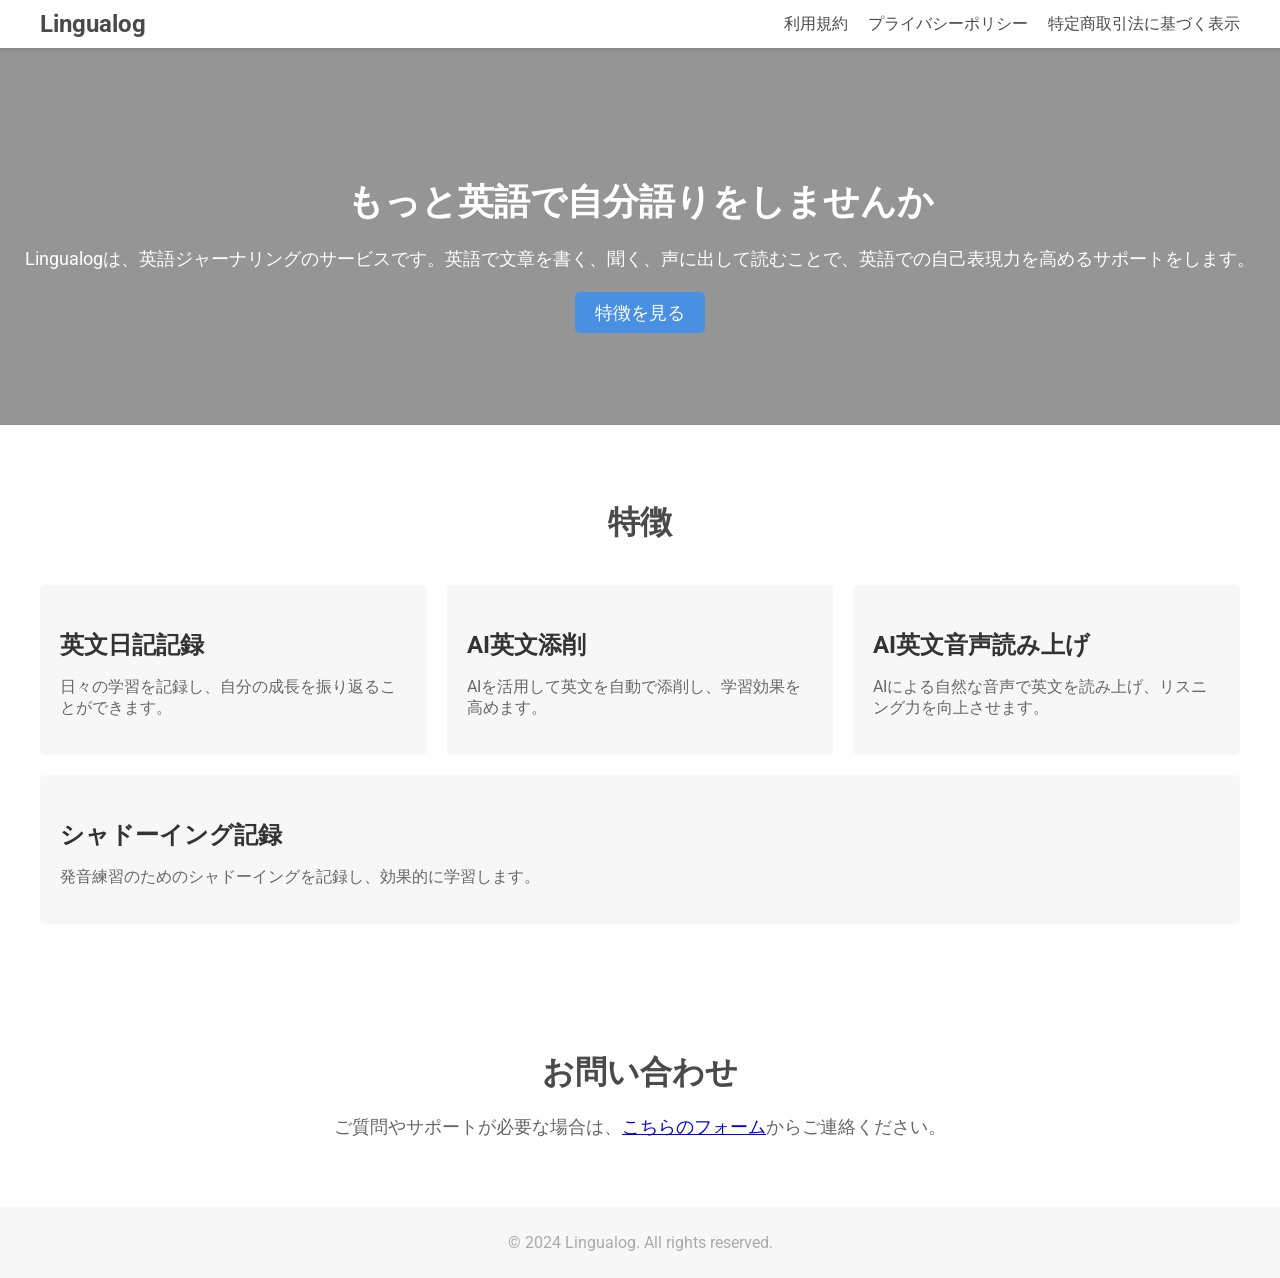
==== public/index.html @ be58daed "initial commit" ====
<!DOCTYPE html>
<html lang="ja">
<head>
    <meta charset="UTF-8">
    <meta name="viewport" content="width=device-width, initial-scale=1.0">
    <title>Lingualog</title>
    <link rel="stylesheet" href="styles.css">
    <link rel="preconnect" href="https://fonts.googleapis.com">
    <link rel="preconnect" href="https://fonts.gstatic.com" crossorigin>
    <link href="https://fonts.googleapis.com/css2?family=Roboto:wght@400;700&display=swap" rel="stylesheet">
</head>
<body>
    <header>
        <div class="container">
            <h1>Lingualog</h1>
            <nav>
                <ul>
                    <li><a href="terms.html">利用規約</a></li>
                    <li><a href="privacy.html">プライバシーポリシー</a></li>
                    <li><a href="commerce.html">特定商取引法に基づく表示</a></li>
                </ul>
            </nav>
        </div>
    </header>
    <main>
        <section class="hero">
            <div class="container">
                <h2>もっと英語で自分語りをしませんか</h2>
                <p>Lingualogは、英語ジャーナリングのサービスです。英語で文章を書く、聞く、声に出して読むことで、英語での自己表現力を高めるサポートをします。</p>
                <a href="#features" class="btn-primary">特徴を見る</a>
            </div>
        </section>
        <section id="features" class="features">
            <div class="container">
                <h2>特徴</h2>
                <div class="feature-list">
                    <div class="feature">
                        <h3>英文日記記録</h3>
                        <p>日々の学習を記録し、自分の成長を振り返ることができます。</p>
                    </div>
                    <div class="feature">
                        <h3>AI英文添削</h3>
                        <p>AIを活用して英文を自動で添削し、学習効果を高めます。</p>
                    </div>
                    <div class="feature">
                        <h3>AI英文音声読み上げ</h3>
                        <p>AIによる自然な音声で英文を読み上げ、リスニング力を向上させます。</p>
                    </div>
                    <div class="feature">
                        <h3>シャドーイング記録</h3>
                        <p>発音練習のためのシャドーイングを記録し、効果的に学習します。</p>
                    </div>
                </div>
            </div>
        </section>
        <section class="contact">
            <div class="container">
                <h2>お問い合わせ</h2>
                <p>ご質問やサポートが必要な場合は、<a href="https://forms.gle/AWb2hrU6XbvxYFEW6" target="_blank">こちらのフォーム</a>からご連絡ください。</p>
            </div>
        </section>
    </main>
    <footer>
        <div class="container">
            <p>&copy; 2024 Lingualog. All rights reserved.</p>
        </div>
    </footer>
</body>
</html>
---- public/styles.css ----
/* styles.css */

body {
    font-family: 'Roboto', sans-serif;
    margin: 0;
    padding: 0;
    box-sizing: border-box;
    background-color: #f7f7f7;
    color: #333;
}

header {
    background: #fff;
    box-shadow: 0 2px 4px rgba(0, 0, 0, 0.1);
    padding: 10px 0;
}

header .container {
    display: flex;
    justify-content: space-between;
    align-items: center;
    max-width: 1200px;
    margin: 0 auto;
    padding: 0 20px;
}

header h1 {
    margin: 0;
    font-size: 24px;
    font-weight: 700;
    color: #4a4a4a;
}

header nav ul {
    list-style: none;
    display: flex;
    gap: 20px;
    margin: 0;
    padding: 0;
}

header nav ul li {
    margin: 0;
}

header nav ul li a {
    color: #4a4a4a;
    text-decoration: none;
    font-weight: 500;
}

.hero {
    background: url('hero-background.jpg') no-repeat center center/cover;
    color: #fff;
    text-align: center;
    padding: 100px 20px;
    position: relative;
}

.hero::before {
    content: '';
    position: absolute;
    top: 0;
    left: 0;
    width: 100%;
    height: 100%;
    background-color: rgba(0, 0, 0, 0.4); /* 半透明の黒いオーバーレイ */
    z-index: 1;
}

.hero .container {
    position: relative;
    z-index: 2;
}

.hero h2 {
    font-size: 36px;
    margin-bottom: 20px;
    color: #fff;
}

.hero p {
    font-size: 18px;
    margin-bottom: 30px;
    color: #fff;
}

.hero .btn-primary {
    background: #4a90e2;
    color: #fff;
    padding: 10px 20px;
    text-decoration: none;
    border-radius: 5px;
    font-size: 18px;
    transition: background 0.3s;
}

.hero .btn-primary:hover {
    background: #357ab8;
}

.features {
    background: #fff;
    padding: 50px 20px;
    box-shadow: 0 2px 4px rgba(0, 0, 0, 0.1);
}

.features .container {
    max-width: 1200px;
    margin: 0 auto;
}

.features h2 {
    text-align: center;
    font-size: 32px;
    margin-bottom: 40px;
    color: #4a4a4a;
}

.features .feature-list {
    display: flex;
    justify-content: space-between;
    flex-wrap: wrap;
    gap: 20px;
}

.features .feature {
    background: #f7f7f7;
    padding: 20px;
    border-radius: 5px;
    flex: 1;
    min-width: 250px;
    transition: box-shadow 0.3s;
}

.features .feature:hover {
    box-shadow: 0 4px 8px rgba(0, 0, 0, 0.1);
}

.features .feature h3 {
    font-size: 24px;
    margin-bottom: 10px;
    color: #333;
}

.features .feature p {
    font-size: 16px;
    color: #666;
}

.contact {
    background: #fff;
    padding: 50px 20px;
    text-align: center;
    box-shadow: 0 2px 4px rgba(0, 0, 0, 0.1);
}

.contact .container {
    max-width: 800px;
    margin: 0 auto;
}

.contact h2 {
    font-size: 32px;
    margin-bottom: 20px;
    color: #4a4a4a;
}

.contact p {
    font-size: 18px;
    color: #666;
}

footer {
    background: #f7f7f7;
    color: #aaa;
    padding: 10px 0;
    text-align: center;
}

footer .container {
    max-width: 1200px;
    margin: 0 auto;
}
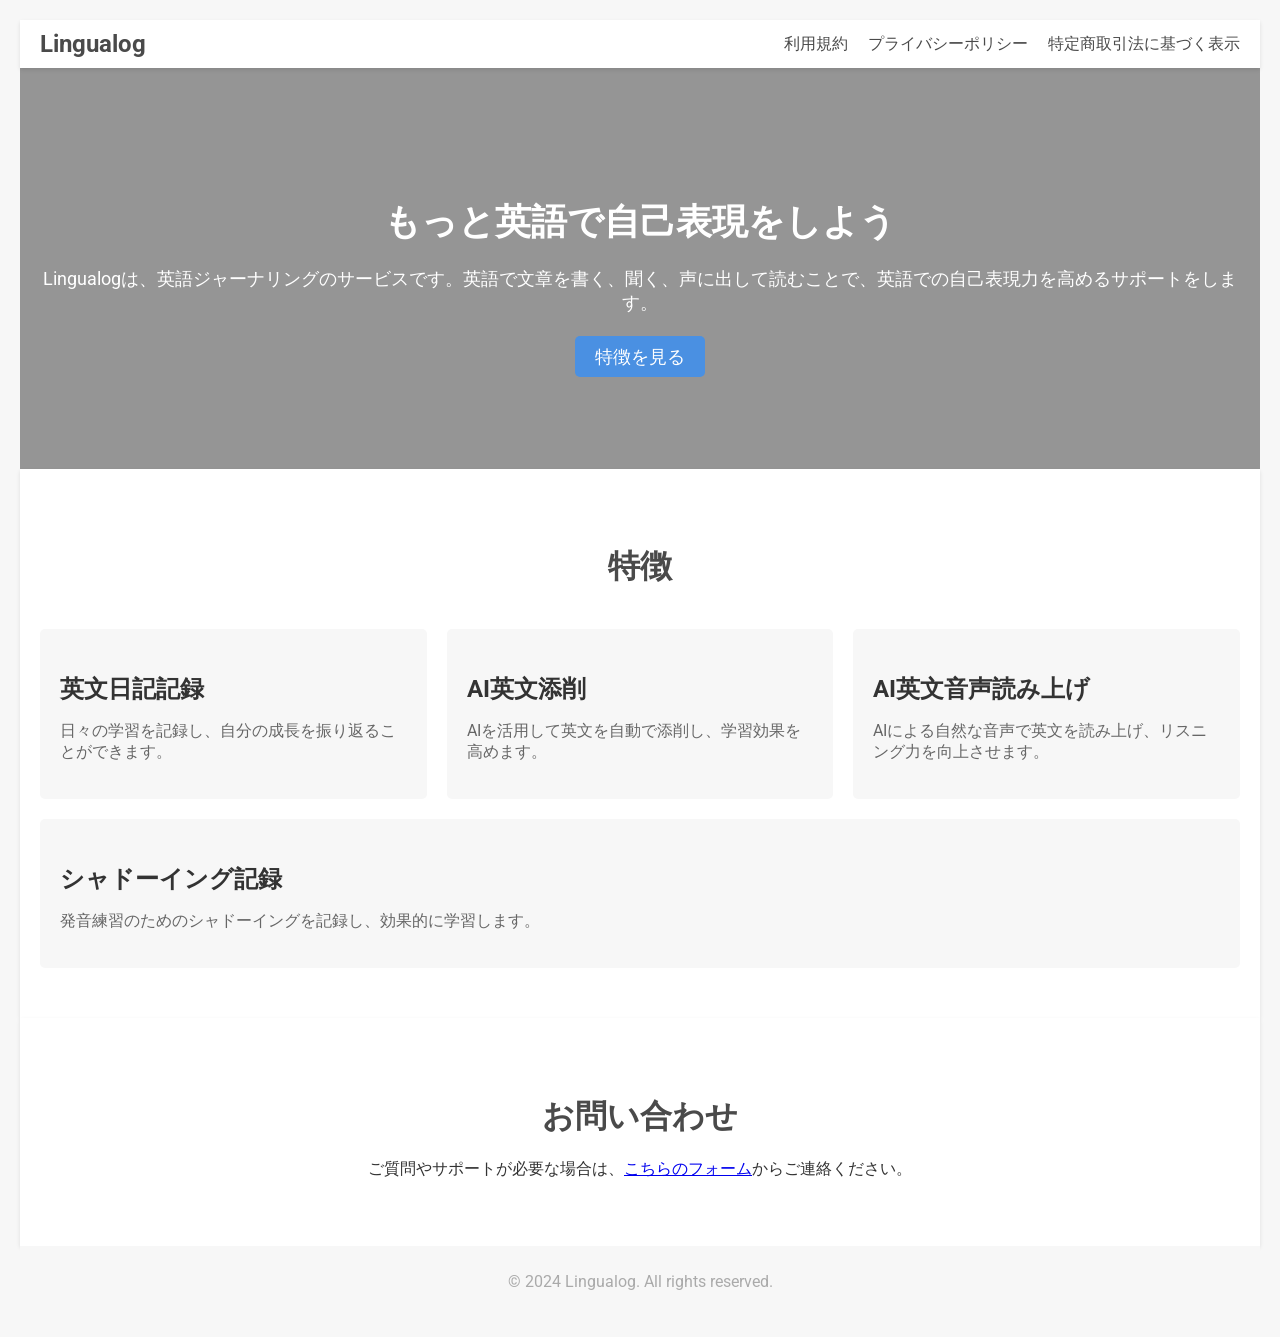
==== commit fc8b214a: "add about ai and readme" ====
--- a/public/index.html
+++ b/public/index.html
@@ -25,7 +25,7 @@
     <main>
         <section class="hero">
             <div class="container">
-                <h2>もっと英語で自分語りをしませんか</h2>
+                <h2>もっと英語で自己表現をしよう</h2>
                 <p>Lingualogは、英語ジャーナリングのサービスです。英語で文章を書く、聞く、声に出して読むことで、英語での自己表現力を高めるサポートをします。</p>
                 <a href="#features" class="btn-primary">特徴を見る</a>
             </div>
--- a/public/styles.css
+++ b/public/styles.css
@@ -3,7 +3,7 @@
 body {
     font-family: 'Roboto', sans-serif;
     margin: 0;
-    padding: 0;
+    padding: 20px;
     box-sizing: border-box;
     background-color: #f7f7f7;
     color: #333;
@@ -166,7 +166,7 @@
     color: #4a4a4a;
 }
 
-.contact p {
+contact p {
     font-size: 18px;
     color: #666;
 }
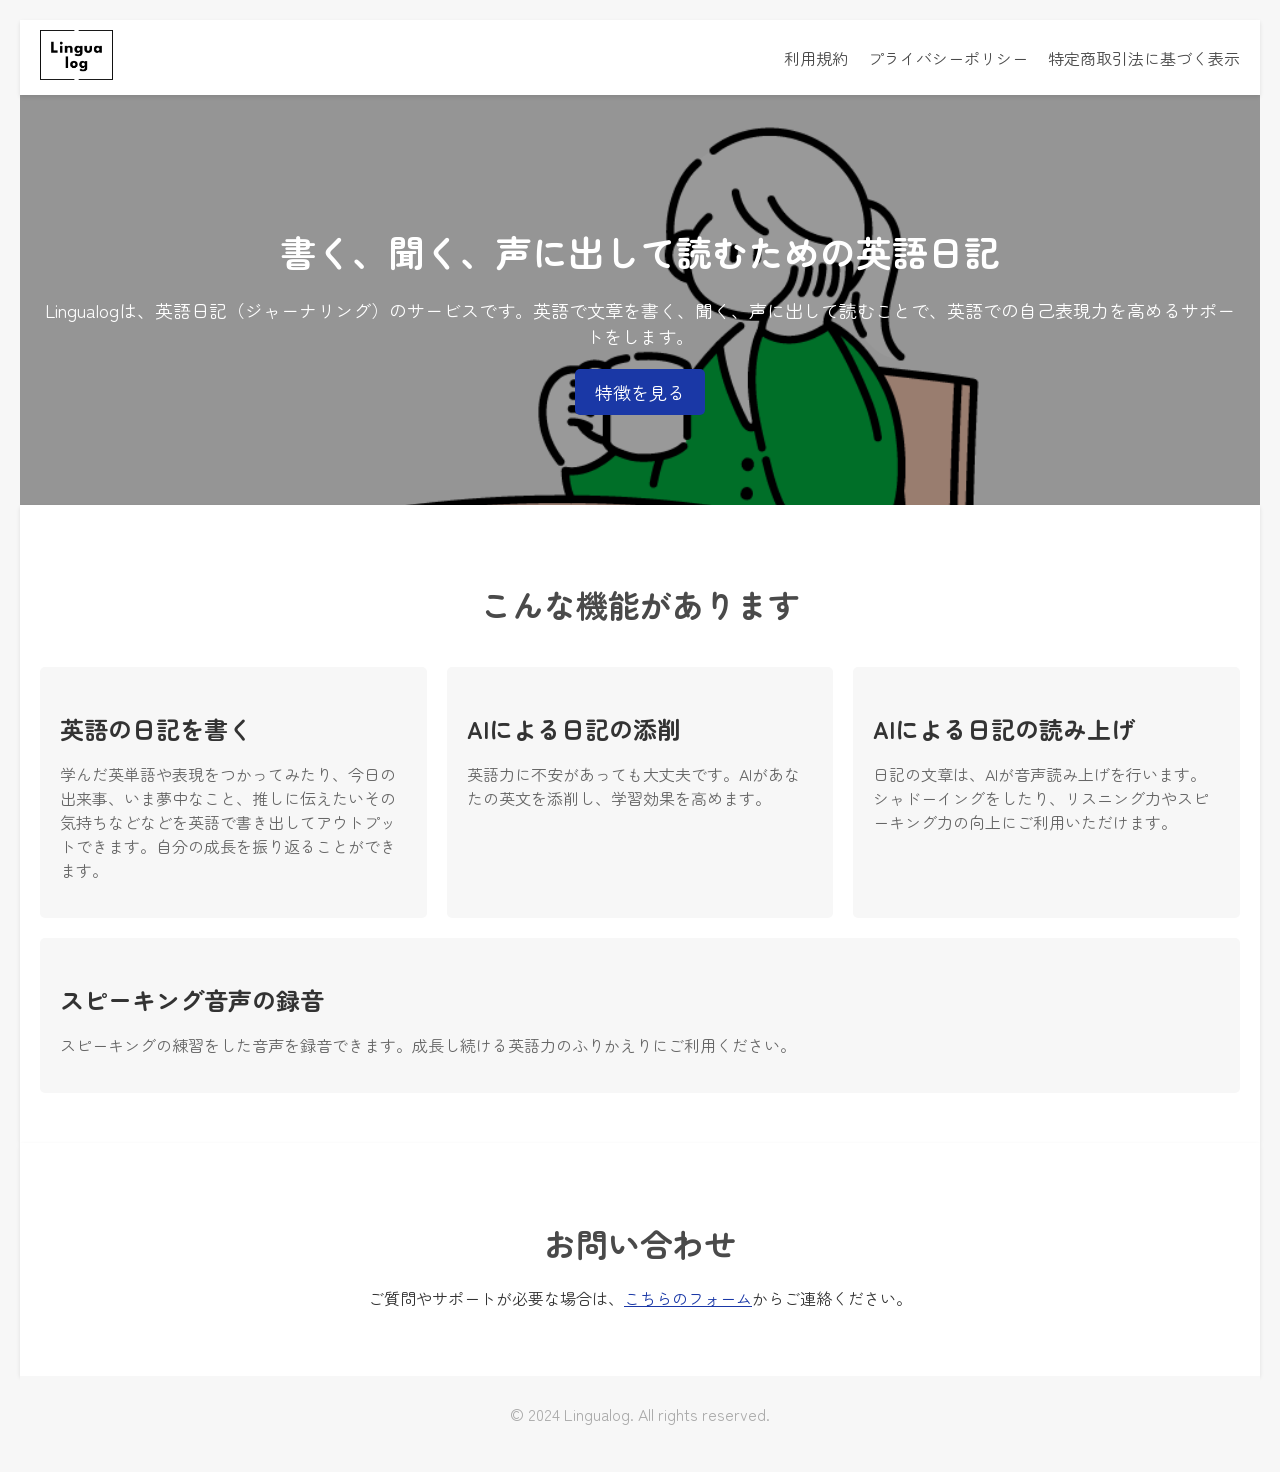
==== commit dae60045: "fix css and font" ====
--- a/public/index.html
+++ b/public/index.html
@@ -7,12 +7,14 @@
     <link rel="stylesheet" href="styles.css">
     <link rel="preconnect" href="https://fonts.googleapis.com">
     <link rel="preconnect" href="https://fonts.gstatic.com" crossorigin>
-    <link href="https://fonts.googleapis.com/css2?family=Roboto:wght@400;700&display=swap" rel="stylesheet">
-</head>
+    <link href="https://fonts.googleapis.com/css2?family=Zen+Maru+Gothic:wght@350;400&display=swap" rel="stylesheet">
+    <link rel="icon" href="favicon.png" type="image/x-icon">
+    <link rel="shortcut icon" href="favicon.png" type="image/x-icon">
+    <link rel="apple-touch-icon" href="apple-touch-icon.png"></head>
 <body>
     <header>
         <div class="container">
-            <h1>Lingualog</h1>
+            <a href="index.html"><img src="lingualog-logo.png" alt="Lingualog Logo" class="logo"></a>
             <nav>
                 <ul>
                     <li><a href="terms.html">利用規約</a></li>
@@ -25,30 +27,30 @@
     <main>
         <section class="hero">
             <div class="container">
-                <h2>もっと英語で自己表現をしよう</h2>
-                <p>Lingualogは、英語ジャーナリングのサービスです。英語で文章を書く、聞く、声に出して読むことで、英語での自己表現力を高めるサポートをします。</p>
+                <h2>書く、聞く、声に出して読むための英語日記</h2>
+                <p>Lingualogは、英語日記（ジャーナリング）のサービスです。英語で文章を書く、聞く、声に出して読むことで、英語での自己表現力を高めるサポートをします。</p>
                 <a href="#features" class="btn-primary">特徴を見る</a>
             </div>
         </section>
         <section id="features" class="features">
             <div class="container">
-                <h2>特徴</h2>
+                <h2>こんな機能があります</h2>
                 <div class="feature-list">
                     <div class="feature">
-                        <h3>英文日記記録</h3>
-                        <p>日々の学習を記録し、自分の成長を振り返ることができます。</p>
+                        <h3>英語の日記を書く</h3>
+                        <p>学んだ英単語や表現をつかってみたり、今日の出来事、いま夢中なこと、推しに伝えたいその気持ちなどなどを英語で書き出してアウトプットできます。自分の成長を振り返ることができます。</p>
                     </div>
                     <div class="feature">
-                        <h3>AI英文添削</h3>
-                        <p>AIを活用して英文を自動で添削し、学習効果を高めます。</p>
+                        <h3>AIによる日記の添削</h3>
+                        <p>英語力に不安があっても大丈夫です。AIがあなたの英文を添削し、学習効果を高めます。</p>
                     </div>
                     <div class="feature">
-                        <h3>AI英文音声読み上げ</h3>
-                        <p>AIによる自然な音声で英文を読み上げ、リスニング力を向上させます。</p>
+                        <h3>AIによる日記の読み上げ</h3>
+                        <p>日記の文章は、AIが音声読み上げを行います。シャドーイングをしたり、リスニング力やスピーキング力の向上にご利用いただけます。</p>
                     </div>
                     <div class="feature">
-                        <h3>シャドーイング記録</h3>
-                        <p>発音練習のためのシャドーイングを記録し、効果的に学習します。</p>
+                        <h3>スピーキング音声の録音</h3>
+                        <p>スピーキングの練習をした音声を録音できます。成長し続ける英語力のふりかえりにご利用ください。</p>
                     </div>
                 </div>
             </div>
@@ -56,7 +58,7 @@
         <section class="contact">
             <div class="container">
                 <h2>お問い合わせ</h2>
-                <p>ご質問やサポートが必要な場合は、<a href="https://forms.gle/AWb2hrU6XbvxYFEW6" target="_blank">こちらのフォーム</a>からご連絡ください。</p>
+                <p>ご質問やサポートが必要な場合は、<a href="https://forms.gle/AWb2hrU6XbvxYFEW6" class="contact-link" target="_blank">こちらのフォーム</a>からご連絡ください。</p>
             </div>
         </section>
     </main>
--- a/public/styles.css
+++ b/public/styles.css
@@ -1,7 +1,7 @@
 /* styles.css */
 
 body {
-    font-family: 'Roboto', sans-serif;
+    font-family: 'Zen Maru Gothic', sans-serif;
     margin: 0;
     padding: 20px;
     box-sizing: border-box;
@@ -24,10 +24,15 @@
     padding: 0 20px;
 }
 
+header .logo {
+    max-height: 50px;
+    margin-right: 20px;
+}
+
 header h1 {
     margin: 0;
     font-size: 24px;
-    font-weight: 700;
+    /* font-weight: 700; */
     color: #4a4a4a;
 }
 
@@ -46,11 +51,16 @@
 header nav ul li a {
     color: #4a4a4a;
     text-decoration: none;
-    font-weight: 500;
+    /* font-weight: 500; */
+}
+
+header nav ul li a:visited {
+    color: #4a4a4a; /* タップ済みリンクの色 */
 }
 
 .hero {
-    background: url('hero-background.jpg') no-repeat center center/cover;
+ /*    background: #1A38A6; 希望する色に変更 */
+    background: url('hero-background.png') no-repeat top center/cover;
     color: #fff;
     text-align: center;
     padding: 100px 20px;
@@ -86,7 +96,7 @@
 }
 
 .hero .btn-primary {
-    background: #4a90e2;
+    background: #1A38A6;
     color: #fff;
     padding: 10px 20px;
     text-decoration: none;
@@ -96,7 +106,7 @@
 }
 
 .hero .btn-primary:hover {
-    background: #357ab8;
+    background: #4971E7;
 }
 
 .features {
@@ -160,6 +170,15 @@
     margin: 0 auto;
 }
 
+.contact-link {
+    color: #1A38A6; /* 希望する色に変更 */
+    text-decoration: underline;
+}
+
+.contact-link:hover {
+    color: #4971E7; /* ホバー時の色 */
+}
+
 .contact h2 {
     font-size: 32px;
     margin-bottom: 20px;
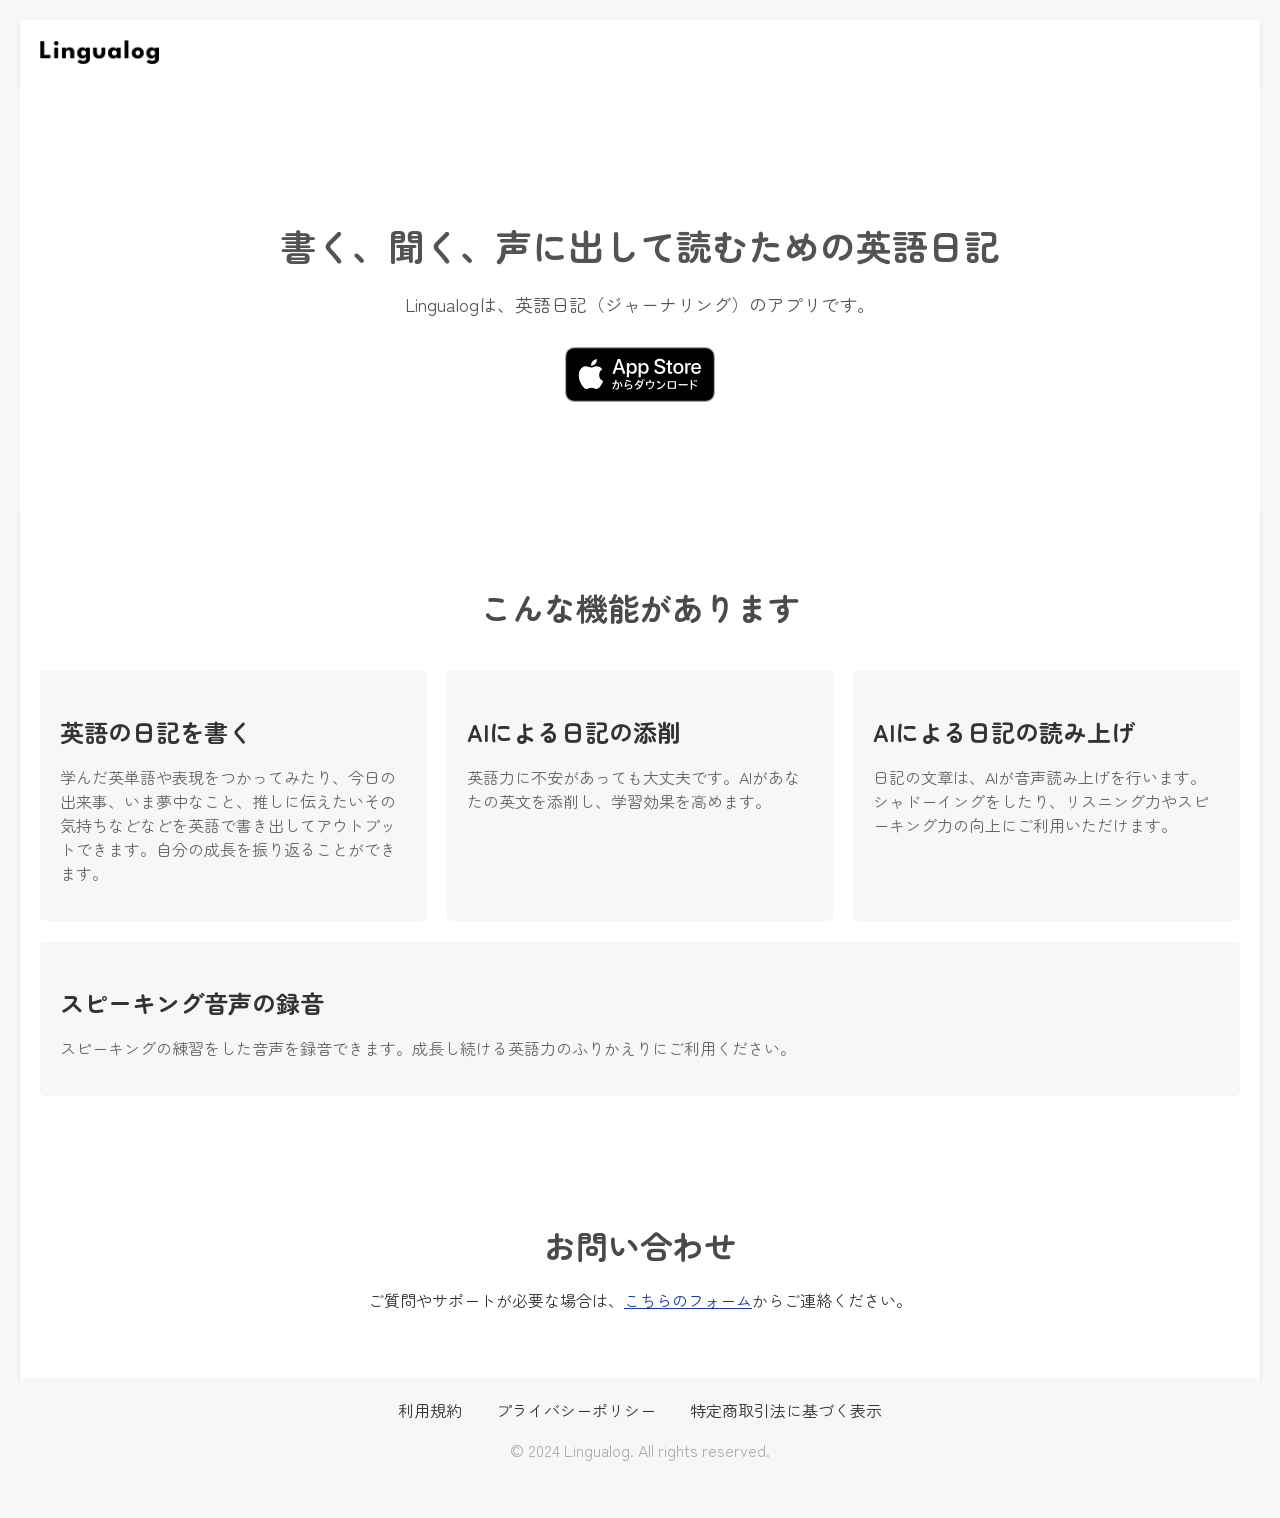
==== commit d9f17186: "add app_store link and add ads.txt" ====
--- a/public/index.html
+++ b/public/index.html
@@ -1,5 +1,6 @@
 <!DOCTYPE html>
 <html lang="ja">
+
 <head>
     <meta charset="UTF-8">
     <meta name="viewport" content="width=device-width, initial-scale=1.0">
@@ -10,26 +11,31 @@
     <link href="https://fonts.googleapis.com/css2?family=Zen+Maru+Gothic:wght@350;400&display=swap" rel="stylesheet">
     <link rel="icon" href="favicon.png" type="image/x-icon">
     <link rel="shortcut icon" href="favicon.png" type="image/x-icon">
-    <link rel="apple-touch-icon" href="apple-touch-icon.png"></head>
+    <link rel="apple-touch-icon" href="apple-touch-icon.png">
+</head>
+
 <body>
     <header>
         <div class="container">
             <a href="index.html"><img src="lingualog-logo.png" alt="Lingualog Logo" class="logo"></a>
-            <nav>
+            <!-- <nav>
                 <ul>
                     <li><a href="terms.html">利用規約</a></li>
                     <li><a href="privacy.html">プライバシーポリシー</a></li>
                     <li><a href="commerce.html">特定商取引法に基づく表示</a></li>
                 </ul>
-            </nav>
+            </nav> -->
         </div>
     </header>
     <main>
         <section class="hero">
             <div class="container">
                 <h2>書く、聞く、声に出して読むための英語日記</h2>
-                <p>Lingualogは、英語日記（ジャーナリング）のサービスです。英語で文章を書く、聞く、声に出して読むことで、英語での自己表現力を高めるサポートをします。</p>
-                <a href="#features" class="btn-primary">特徴を見る</a>
+                <p>Lingualogは、英語日記（ジャーナリング）のアプリです。</p>
+                <!-- <p>英語で文章を書く、聞く、声に出して読むことで、英語での自己表現力を高めるサポートをします。</p> -->
+                <div class="download-buttons">
+                    <a href="https://apps.apple.com/app/id6503271017" class="appstore-btn"><img src="app_store.svg" alt="Download on the App Store"></a>
+                </div>
             </div>
         </section>
         <section id="features" class="features">
@@ -58,14 +64,21 @@
         <section class="contact">
             <div class="container">
                 <h2>お問い合わせ</h2>
-                <p>ご質問やサポートが必要な場合は、<a href="https://forms.gle/AWb2hrU6XbvxYFEW6" class="contact-link" target="_blank">こちらのフォーム</a>からご連絡ください。</p>
+                <p>ご質問やサポートが必要な場合は、<a href="https://forms.gle/AWb2hrU6XbvxYFEW6" class="contact-link"
+                        target="_blank">こちらのフォーム</a>からご連絡ください。</p>
             </div>
         </section>
     </main>
     <footer>
         <div class="container">
+            <div class="footer-links">
+                <a href="terms.html">利用規約</a>
+                <a href="privacy.html">プライバシーポリシー</a>
+                <a href="commerce.html">特定商取引法に基づく表示</a>
+            </div>
             <p>&copy; 2024 Lingualog. All rights reserved.</p>
         </div>
     </footer>
 </body>
-</html>
+
+</html>
--- a/public/styles.css
+++ b/public/styles.css
@@ -21,12 +21,12 @@
     align-items: center;
     max-width: 1200px;
     margin: 0 auto;
-    padding: 0 20px;
+    padding: 10px 20px; /* パディングを微調整 */
 }
 
 header .logo {
-    max-height: 50px;
-    margin-right: 20px;
+    max-height: 24px;
+    width: auto;      /* 幅は自動調整 */
 }
 
 header h1 {
@@ -59,9 +59,9 @@
 }
 
 .hero {
- /*    background: #1A38A6; 希望する色に変更 */
-    background: url('hero-background.png') no-repeat top center/cover;
-    color: #fff;
+    background: #fff;
+    /* background: url('hero-background.png') no-repeat top center/cover; */
+    color: #535353;
     text-align: center;
     padding: 100px 20px;
     position: relative;
@@ -74,7 +74,7 @@
     left: 0;
     width: 100%;
     height: 100%;
-    background-color: rgba(0, 0, 0, 0.4); /* 半透明の黒いオーバーレイ */
+    /* background-color: rgba(0, 0, 0, 0.4); 半透明の黒いオーバーレイ */
     z-index: 1;
 }
 
@@ -86,23 +86,23 @@
 .hero h2 {
     font-size: 36px;
     margin-bottom: 20px;
-    color: #fff;
+    color: #535353;
 }
 
 .hero p {
     font-size: 18px;
     margin-bottom: 30px;
-    color: #fff;
-}
-
-.hero .btn-primary {
-    background: #1A38A6;
-    color: #fff;
-    padding: 10px 20px;
-    text-decoration: none;
-    border-radius: 5px;
-    font-size: 18px;
-    transition: background 0.3s;
+    color: #535353;
+}
+
+.appstore-btn img {
+    width: 150px; /* アイコンのサイズを調整 */
+    height: auto;
+    transition: transform 0.3s;
+}
+
+.appstore-btn:hover img {
+    transform: scale(1.1); /* ホバー時に少し拡大 */
 }
 
 .hero .btn-primary:hover {
@@ -193,7 +193,7 @@
 footer {
     background: #f7f7f7;
     color: #aaa;
-    padding: 10px 0;
+    padding: 20px 0;
     text-align: center;
 }
 
@@ -201,3 +201,17 @@
     max-width: 1200px;
     margin: 0 auto;
 }
+
+.footer-links {
+    margin-bottom: 10px;
+}
+
+.footer-links a {
+    margin: 0 15px;
+    color: #333;
+    text-decoration: none;
+}
+
+.footer-links a:hover {
+    text-decoration: underline;
+}
